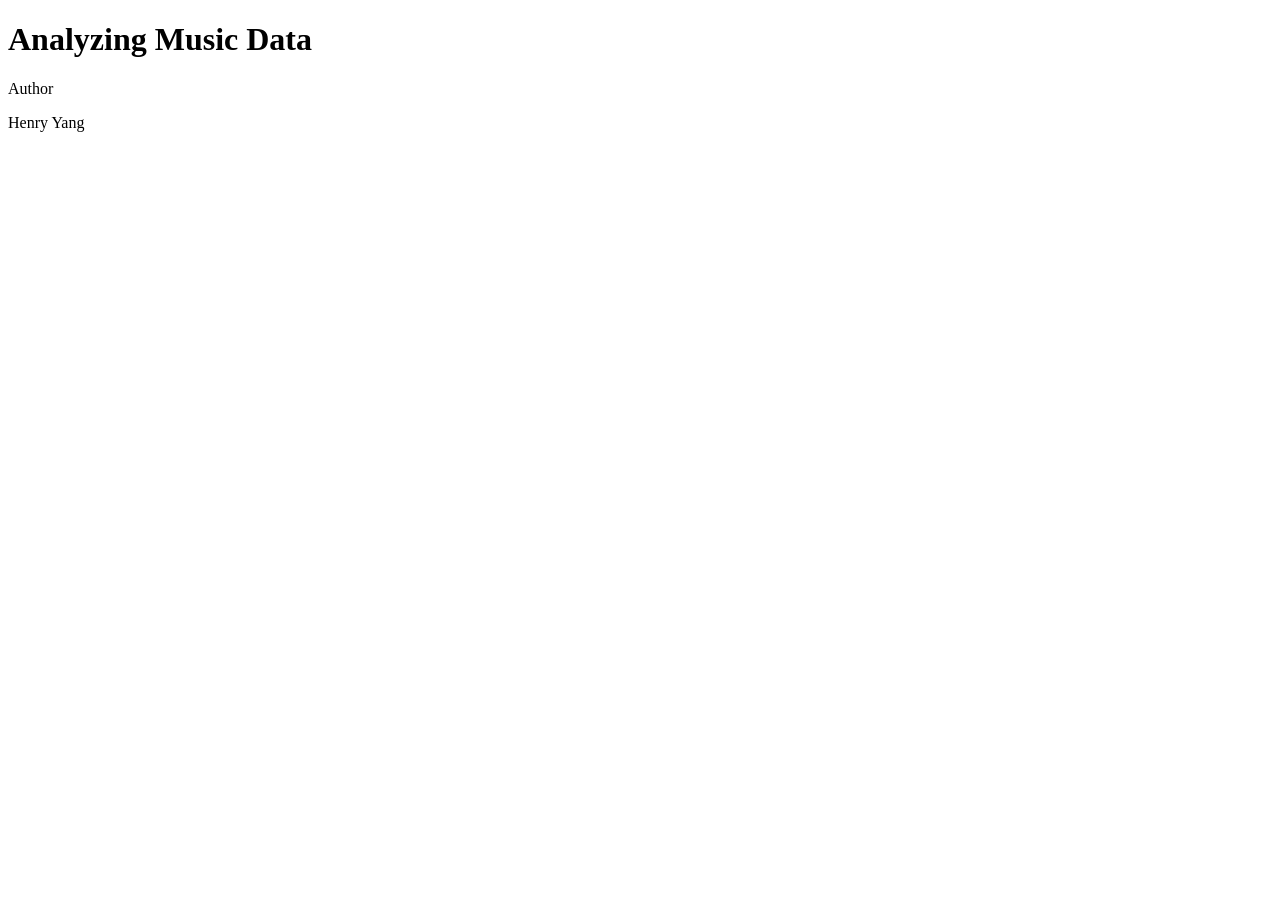
==== analysis.html @ 20df51c4 "initial version" ====
<!DOCTYPE html>
<html xmlns="http://www.w3.org/1999/xhtml" lang="en" xml:lang="en"><head>

<meta charset="utf-8">
<meta name="generator" content="quarto-1.9.38">

<meta name="viewport" content="width=device-width, initial-scale=1.0, user-scalable=yes">

<meta name="author" content="Henry Yang">

<title>Analyzing Music Data</title>
<style>
/* Default styles provided by pandoc.
** See https://pandoc.org/MANUAL.html#variables-for-html for config info.
*/
code{white-space: pre-wrap;}
span.smallcaps{font-variant: small-caps;}
div.columns{display: flex; gap: min(4vw, 1.5em);}
div.column{flex: auto; overflow-x: auto;}
div.hanging-indent{margin-left: 1.5em; text-indent: -1.5em;}
ul.task-list{list-style: none;}
ul.task-list li input[type="checkbox"] {
  width: 0.8em;
  margin: 0 0.8em 0.2em -1em; /* quarto-specific, see https://github.com/quarto-dev/quarto-cli/issues/4556 */ 
  vertical-align: middle;
}
</style>


<script src="analysis_files/libs/clipboard/clipboard.min.js"></script>
<script src="analysis_files/libs/quarto-html/quarto.js" type="module"></script>
<script src="analysis_files/libs/quarto-html/tabsets/tabsets.js" type="module"></script>
<script src="analysis_files/libs/quarto-html/popper.min.js"></script>
<script src="analysis_files/libs/quarto-html/tippy.umd.min.js"></script>
<script src="analysis_files/libs/quarto-html/anchor.min.js"></script>
<link href="analysis_files/libs/quarto-html/tippy.css" rel="stylesheet">
<link href="analysis_files/libs/quarto-html/quarto-syntax-highlighting-15634bcf2e68342d4ad2dfa704d543f6.css" rel="stylesheet" id="quarto-text-highlighting-styles">
<script src="analysis_files/libs/bootstrap/bootstrap.min.js"></script>
<link href="analysis_files/libs/bootstrap/bootstrap-icons.css" rel="stylesheet">
<link href="analysis_files/libs/bootstrap/bootstrap-47a6f90f654540fc165cc8e168d9da10.min.css" rel="stylesheet" append-hash="true" id="quarto-bootstrap" data-mode="light">


</head>

<body class="fullcontent quarto-light">

<div id="quarto-content" class="page-columns page-rows-contents page-layout-article">

<main class="content" id="quarto-document-content">

<header id="title-block-header" class="quarto-title-block default">
<div class="quarto-title">
<h1 class="title">Analyzing Music Data</h1>
</div>



<div class="quarto-title-meta">

    <div>
    <div class="quarto-title-meta-heading">Author</div>
    <div class="quarto-title-meta-contents">
             <p>Henry Yang </p>
          </div>
  </div>
    
  
    
  </div>
  


</header>




</main>
<!-- /main column -->
<script id="quarto-html-after-body" type="application/javascript">
  window.document.addEventListener("DOMContentLoaded", function (event) {
    const icon = "";
    const anchorJS = new window.AnchorJS();
    anchorJS.options = {
      placement: 'right',
      icon: icon
    };
    anchorJS.add('.anchored');
    const isCodeAnnotation = (el) => {
      for (const clz of el.classList) {
        if (clz.startsWith('code-annotation-')) {                     
          return true;
        }
      }
      return false;
    }
    const onCopySuccess = function(e) {
      // button target
      const button = e.trigger;
      // don't keep focus
      button.blur();
      // flash "checked"
      button.classList.add('code-copy-button-checked');
      var currentTitle = button.getAttribute("title");
      button.setAttribute("title", "Copied!");
      let tooltip;
      if (window.bootstrap) {
        button.setAttribute("data-bs-toggle", "tooltip");
        button.setAttribute("data-bs-placement", "left");
        button.setAttribute("data-bs-title", "Copied!");
        tooltip = new bootstrap.Tooltip(button, 
          { trigger: "manual", 
            customClass: "code-copy-button-tooltip",
            offset: [0, -8]});
        tooltip.show();    
      }
      setTimeout(function() {
        if (tooltip) {
          tooltip.hide();
          button.removeAttribute("data-bs-title");
          button.removeAttribute("data-bs-toggle");
          button.removeAttribute("data-bs-placement");
        }
        button.setAttribute("title", currentTitle);
        button.classList.remove('code-copy-button-checked');
      }, 1000);
      // clear code selection
      e.clearSelection();
    }
    const getTextToCopy = function(trigger) {
      const outerScaffold = trigger.parentElement.cloneNode(true);
      const codeEl = outerScaffold.querySelector('code');
      for (const childEl of codeEl.children) {
        if (isCodeAnnotation(childEl)) {
          childEl.remove();
        }
      }
      return codeEl.innerText;
    }
    const clipboard = new window.ClipboardJS('.code-copy-button:not([data-in-quarto-modal])', {
      text: getTextToCopy
    });
    clipboard.on('success', onCopySuccess);
    if (window.document.getElementById('quarto-embedded-source-code-modal')) {
      const clipboardModal = new window.ClipboardJS('.code-copy-button[data-in-quarto-modal]', {
        text: getTextToCopy,
        container: window.document.getElementById('quarto-embedded-source-code-modal')
      });
      clipboardModal.on('success', onCopySuccess);
    }
      var localhostRegex = new RegExp(/^(?:http|https):\/\/localhost\:?[0-9]*\//);
      var mailtoRegex = new RegExp(/^mailto:/);
        var filterRegex = new RegExp('/' + window.location.host + '/');
      var isInternal = (href) => {
          return filterRegex.test(href) || localhostRegex.test(href) || mailtoRegex.test(href);
      }
      // Inspect non-navigation links and adorn them if external
     var links = window.document.querySelectorAll('a[href]:not(.nav-link):not(.navbar-brand):not(.toc-action):not(.sidebar-link):not(.sidebar-item-toggle):not(.pagination-link):not(.no-external):not([aria-hidden]):not(.dropdown-item):not(.quarto-navigation-tool):not(.about-link)');
      for (var i=0; i<links.length; i++) {
        const link = links[i];
        if (!isInternal(link.href)) {
          // undo the damage that might have been done by quarto-nav.js in the case of
          // links that we want to consider external
          if (link.dataset.originalHref !== undefined) {
            link.href = link.dataset.originalHref;
          }
        }
      }
    function tippyHover(el, contentFn, onTriggerFn, onUntriggerFn) {
      const config = {
        allowHTML: true,
        maxWidth: 500,
        delay: 100,
        arrow: false,
        appendTo: function(el) {
            return el.parentElement;
        },
        interactive: true,
        interactiveBorder: 10,
        theme: 'quarto',
        placement: 'bottom-start',
      };
      if (contentFn) {
        config.content = contentFn;
      }
      if (onTriggerFn) {
        config.onTrigger = onTriggerFn;
      }
      if (onUntriggerFn) {
        config.onUntrigger = onUntriggerFn;
      }
      window.tippy(el, config); 
    }
    const noterefs = window.document.querySelectorAll('a[role="doc-noteref"]');
    for (var i=0; i<noterefs.length; i++) {
      const ref = noterefs[i];
      tippyHover(ref, function() {
        // use id or data attribute instead here
        let href = ref.getAttribute('data-footnote-href') || ref.getAttribute('href');
        try { href = new URL(href).hash; } catch {}
        const id = href.replace(/^#\/?/, "");
        const note = window.document.getElementById(id);
        if (note) {
          return note.innerHTML;
        } else {
          return "";
        }
      });
    }
    const xrefs = window.document.querySelectorAll('a.quarto-xref');
    const processXRef = (id, note) => {
      // Strip column container classes
      const stripColumnClz = (el) => {
        el.classList.remove("page-full", "page-columns");
        if (el.children) {
          for (const child of el.children) {
            stripColumnClz(child);
          }
        }
      }
      stripColumnClz(note)
      if (id === null || id.startsWith('sec-')) {
        // Special case sections, only their first couple elements
        const container = document.createElement("div");
        if (note.children && note.children.length > 2) {
          container.appendChild(note.children[0].cloneNode(true));
          for (let i = 1; i < note.children.length; i++) {
            const child = note.children[i];
            if (child.tagName === "P" && child.innerText === "") {
              continue;
            } else {
              container.appendChild(child.cloneNode(true));
              break;
            }
          }
          if (window.Quarto?.typesetMath) {
            window.Quarto.typesetMath(container);
          }
          return container.innerHTML
        } else {
          if (window.Quarto?.typesetMath) {
            window.Quarto.typesetMath(note);
          }
          return note.innerHTML;
        }
      } else {
        // Remove any anchor links if they are present
        const anchorLink = note.querySelector('a.anchorjs-link');
        if (anchorLink) {
          anchorLink.remove();
        }
        if (window.Quarto?.typesetMath) {
          window.Quarto.typesetMath(note);
        }
        if (note.classList.contains("callout")) {
          return note.outerHTML;
        } else {
          return note.innerHTML;
        }
      }
    }
    for (var i=0; i<xrefs.length; i++) {
      const xref = xrefs[i];
      tippyHover(xref, undefined, function(instance) {
        instance.disable();
        let url = xref.getAttribute('href');
        let hash = undefined; 
        if (url.startsWith('#')) {
          hash = url;
        } else {
          try { hash = new URL(url).hash; } catch {}
        }
        if (hash) {
          const id = hash.replace(/^#\/?/, "");
          const note = window.document.getElementById(id);
          if (note !== null) {
            try {
              const html = processXRef(id, note.cloneNode(true));
              instance.setContent(html);
            } finally {
              instance.enable();
              instance.show();
            }
          } else {
            // See if we can fetch this
            fetch(url.split('#')[0])
            .then(res => res.text())
            .then(html => {
              const parser = new DOMParser();
              const htmlDoc = parser.parseFromString(html, "text/html");
              const note = htmlDoc.getElementById(id);
              if (note !== null) {
                const html = processXRef(id, note);
                instance.setContent(html);
              } 
            }).finally(() => {
              instance.enable();
              instance.show();
            });
          }
        } else {
          // See if we can fetch a full url (with no hash to target)
          // This is a special case and we should probably do some content thinning / targeting
          fetch(url)
          .then(res => res.text())
          .then(html => {
            const parser = new DOMParser();
            const htmlDoc = parser.parseFromString(html, "text/html");
            const note = htmlDoc.querySelector('main.content');
            if (note !== null) {
              // This should only happen for chapter cross references
              // (since there is no id in the URL)
              // remove the first header
              if (note.children.length > 0 && note.children[0].tagName === "HEADER") {
                note.children[0].remove();
              }
              const html = processXRef(null, note);
              instance.setContent(html);
            } 
          }).finally(() => {
            instance.enable();
            instance.show();
          });
        }
      }, function(instance) {
      });
    }
        let selectedAnnoteEl;
        const selectorForAnnotation = ( cell, annotation) => {
          let cellAttr = 'data-code-cell="' + cell + '"';
          let lineAttr = 'data-code-annotation="' +  annotation + '"';
          const selector = 'span[' + cellAttr + '][' + lineAttr + ']';
          return selector;
        }
        const selectCodeLines = (annoteEl) => {
          const doc = window.document;
          const targetCell = annoteEl.getAttribute("data-target-cell");
          const targetAnnotation = annoteEl.getAttribute("data-target-annotation");
          const annoteSpan = window.document.querySelector(selectorForAnnotation(targetCell, targetAnnotation));
          const lines = annoteSpan.getAttribute("data-code-lines").split(",");
          const lineIds = lines.map((line) => {
            return targetCell + "-" + line;
          })
          let top = null;
          let height = null;
          let parent = null;
          if (lineIds.length > 0) {
              //compute the position of the single el (top and bottom and make a div)
              const el = window.document.getElementById(lineIds[0]);
              top = el.offsetTop;
              height = el.offsetHeight;
              parent = el.parentElement.parentElement;
            if (lineIds.length > 1) {
              const lastEl = window.document.getElementById(lineIds[lineIds.length - 1]);
              const bottom = lastEl.offsetTop + lastEl.offsetHeight;
              height = bottom - top;
            }
            if (top !== null && height !== null && parent !== null) {
              // cook up a div (if necessary) and position it 
              let div = window.document.getElementById("code-annotation-line-highlight");
              if (div === null) {
                div = window.document.createElement("div");
                div.setAttribute("id", "code-annotation-line-highlight");
                div.style.position = 'absolute';
                parent.appendChild(div);
              }
              div.style.top = top - 2 + "px";
              div.style.height = height + 4 + "px";
              div.style.left = 0;
              let gutterDiv = window.document.getElementById("code-annotation-line-highlight-gutter");
              if (gutterDiv === null) {
                gutterDiv = window.document.createElement("div");
                gutterDiv.setAttribute("id", "code-annotation-line-highlight-gutter");
                gutterDiv.style.position = 'absolute';
                const codeCell = window.document.getElementById(targetCell);
                const gutter = codeCell.querySelector('.code-annotation-gutter');
                gutter.appendChild(gutterDiv);
              }
              gutterDiv.style.top = top - 2 + "px";
              gutterDiv.style.height = height + 4 + "px";
            }
            selectedAnnoteEl = annoteEl;
          }
        };
        const unselectCodeLines = () => {
          const elementsIds = ["code-annotation-line-highlight", "code-annotation-line-highlight-gutter"];
          elementsIds.forEach((elId) => {
            const div = window.document.getElementById(elId);
            if (div) {
              div.remove();
            }
          });
          selectedAnnoteEl = undefined;
        };
          // Handle positioning of the toggle
      window.addEventListener(
        "resize",
        throttle(() => {
          elRect = undefined;
          if (selectedAnnoteEl) {
            selectCodeLines(selectedAnnoteEl);
          }
        }, 10)
      );
      function throttle(fn, ms) {
      let throttle = false;
      let timer;
        return (...args) => {
          if(!throttle) { // first call gets through
              fn.apply(this, args);
              throttle = true;
          } else { // all the others get throttled
              if(timer) clearTimeout(timer); // cancel #2
              timer = setTimeout(() => {
                fn.apply(this, args);
                timer = throttle = false;
              }, ms);
          }
        };
      }
        // Attach click handler to the DT
        const annoteDls = window.document.querySelectorAll('dt[data-target-cell]');
        for (const annoteDlNode of annoteDls) {
          annoteDlNode.addEventListener('click', (event) => {
            const clickedEl = event.target;
            if (clickedEl !== selectedAnnoteEl) {
              unselectCodeLines();
              const activeEl = window.document.querySelector('dt[data-target-cell].code-annotation-active');
              if (activeEl) {
                activeEl.classList.remove('code-annotation-active');
              }
              selectCodeLines(clickedEl);
              clickedEl.classList.add('code-annotation-active');
            } else {
              // Unselect the line
              unselectCodeLines();
              clickedEl.classList.remove('code-annotation-active');
            }
          });
        }
    const findCites = (el) => {
      const parentEl = el.parentElement;
      if (parentEl) {
        const cites = parentEl.dataset.cites;
        if (cites) {
          return {
            el,
            cites: cites.split(' ')
          };
        } else {
          return findCites(el.parentElement)
        }
      } else {
        return undefined;
      }
    };
    var bibliorefs = window.document.querySelectorAll('a[role="doc-biblioref"]');
    for (var i=0; i<bibliorefs.length; i++) {
      const ref = bibliorefs[i];
      const citeInfo = findCites(ref);
      if (citeInfo) {
        tippyHover(citeInfo.el, function() {
          var popup = window.document.createElement('div');
          citeInfo.cites.forEach(function(cite) {
            var citeDiv = window.document.createElement('div');
            citeDiv.classList.add('hanging-indent');
            citeDiv.classList.add('csl-entry');
            var biblioDiv = window.document.getElementById('ref-' + cite);
            if (biblioDiv) {
              citeDiv.innerHTML = biblioDiv.innerHTML;
            }
            popup.appendChild(citeDiv);
          });
          return popup.innerHTML;
        });
      }
    }
  });
  </script>
</div> <!-- /content -->




</body></html>
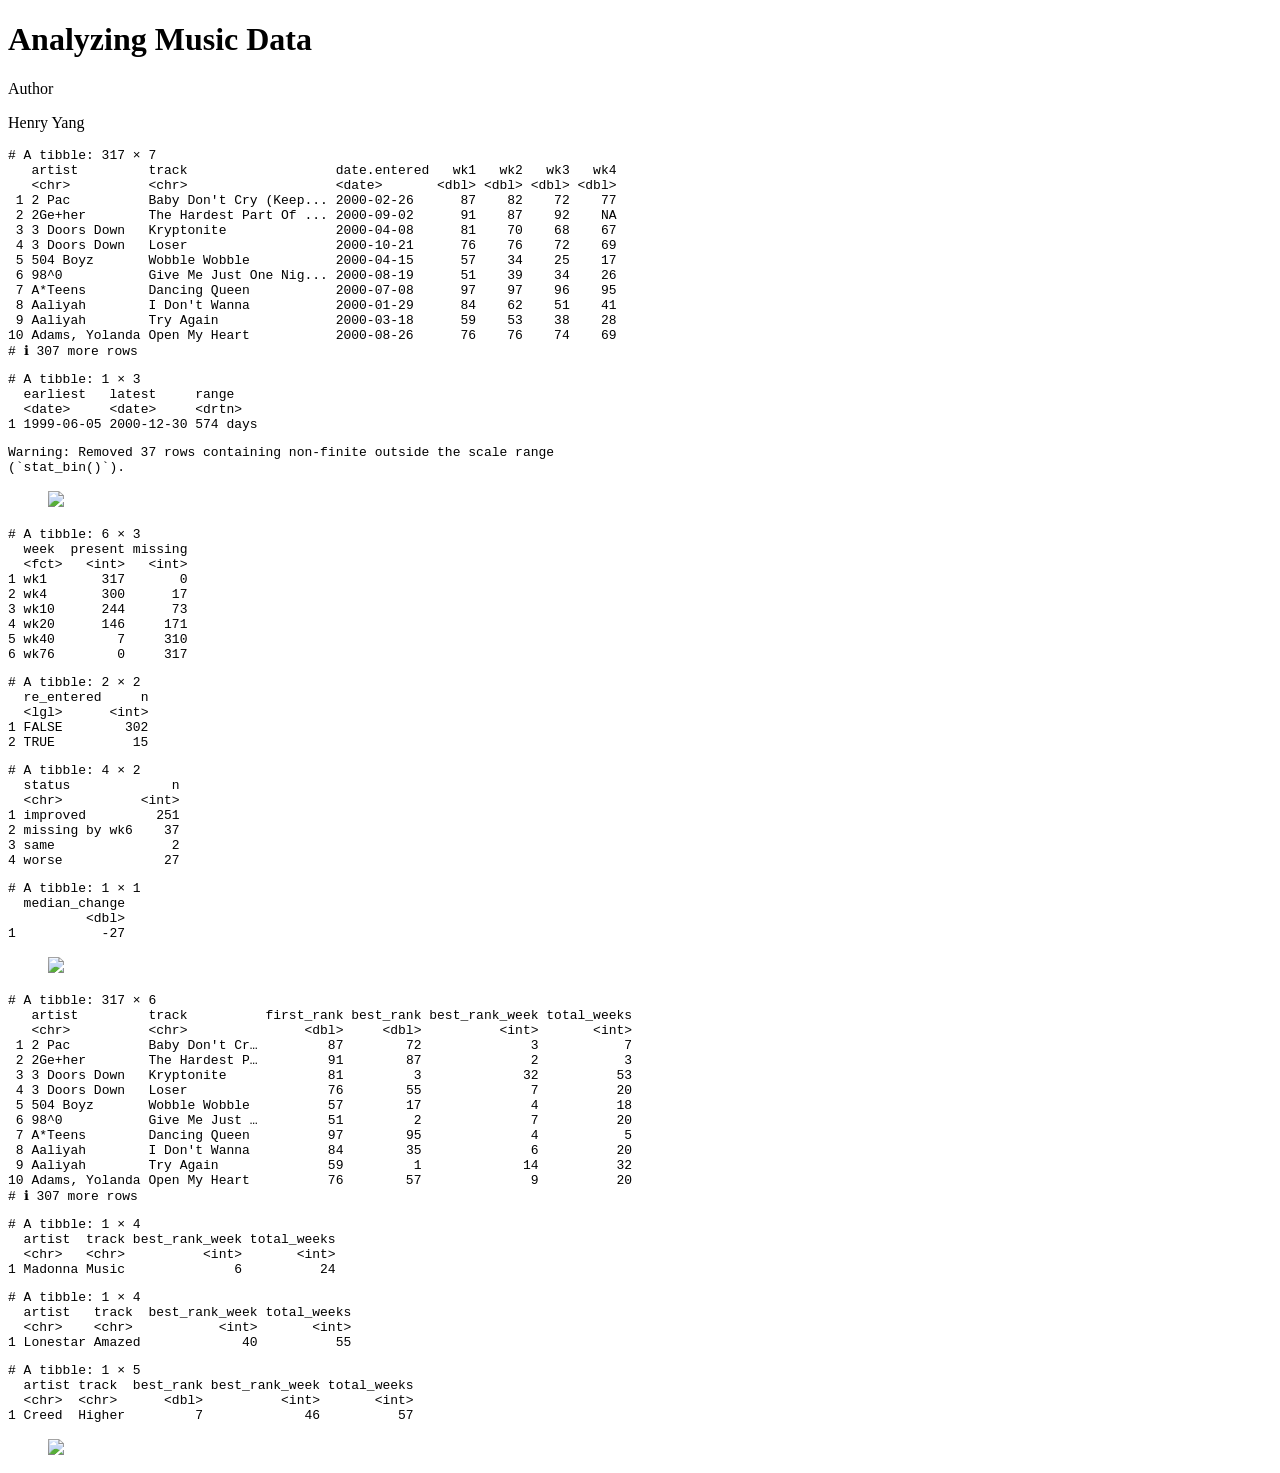
==== commit 38de2ba7: "Add Billboard chart analysis" ====
--- a/analysis.html
+++ b/analysis.html
@@ -73,7 +73,138 @@
 </header>
 
 
-
+<div class="cell">
+<div class="cell-output cell-output-stdout">
+<pre><code># A tibble: 317 × 7
+   artist         track                   date.entered   wk1   wk2   wk3   wk4
+   &lt;chr&gt;          &lt;chr&gt;                   &lt;date&gt;       &lt;dbl&gt; &lt;dbl&gt; &lt;dbl&gt; &lt;dbl&gt;
+ 1 2 Pac          Baby Don't Cry (Keep... 2000-02-26      87    82    72    77
+ 2 2Ge+her        The Hardest Part Of ... 2000-09-02      91    87    92    NA
+ 3 3 Doors Down   Kryptonite              2000-04-08      81    70    68    67
+ 4 3 Doors Down   Loser                   2000-10-21      76    76    72    69
+ 5 504 Boyz       Wobble Wobble           2000-04-15      57    34    25    17
+ 6 98^0           Give Me Just One Nig... 2000-08-19      51    39    34    26
+ 7 A*Teens        Dancing Queen           2000-07-08      97    97    96    95
+ 8 Aaliyah        I Don't Wanna           2000-01-29      84    62    51    41
+ 9 Aaliyah        Try Again               2000-03-18      59    53    38    28
+10 Adams, Yolanda Open My Heart           2000-08-26      76    76    74    69
+# ℹ 307 more rows</code></pre>
+</div>
+</div>
+<div class="cell">
+<div class="cell-output cell-output-stdout">
+<pre><code># A tibble: 1 × 3
+  earliest   latest     range   
+  &lt;date&gt;     &lt;date&gt;     &lt;drtn&gt;  
+1 1999-06-05 2000-12-30 574 days</code></pre>
+</div>
+</div>
+<div class="cell">
+<div class="cell-output cell-output-stderr">
+<pre><code>Warning: Removed 37 rows containing non-finite outside the scale range
+(`stat_bin()`).</code></pre>
+</div>
+<div class="cell-output-display">
+<div>
+<figure class="figure">
+<p><img src="analysis_files/figure-html/unnamed-chunk-4-1.png" class="img-fluid figure-img" width="672"></p>
+</figure>
+</div>
+</div>
+</div>
+<div class="cell">
+<div class="cell-output cell-output-stdout">
+<pre><code># A tibble: 6 × 3
+  week  present missing
+  &lt;fct&gt;   &lt;int&gt;   &lt;int&gt;
+1 wk1       317       0
+2 wk4       300      17
+3 wk10      244      73
+4 wk20      146     171
+5 wk40        7     310
+6 wk76        0     317</code></pre>
+</div>
+</div>
+<div class="cell">
+<div class="cell-output cell-output-stdout">
+<pre><code># A tibble: 2 × 2
+  re_entered     n
+  &lt;lgl&gt;      &lt;int&gt;
+1 FALSE        302
+2 TRUE          15</code></pre>
+</div>
+</div>
+<div class="cell">
+<div class="cell-output cell-output-stdout">
+<pre><code># A tibble: 4 × 2
+  status             n
+  &lt;chr&gt;          &lt;int&gt;
+1 improved         251
+2 missing by wk6    37
+3 same               2
+4 worse             27</code></pre>
+</div>
+<div class="cell-output cell-output-stdout">
+<pre><code># A tibble: 1 × 1
+  median_change
+          &lt;dbl&gt;
+1           -27</code></pre>
+</div>
+</div>
+<div class="cell">
+<div class="cell-output-display">
+<div>
+<figure class="figure">
+<p><img src="analysis_files/figure-html/unnamed-chunk-8-1.png" class="img-fluid figure-img" width="672"></p>
+</figure>
+</div>
+</div>
+</div>
+<div class="cell">
+<div class="cell-output cell-output-stdout">
+<pre><code># A tibble: 317 × 6
+   artist         track          first_rank best_rank best_rank_week total_weeks
+   &lt;chr&gt;          &lt;chr&gt;               &lt;dbl&gt;     &lt;dbl&gt;          &lt;int&gt;       &lt;int&gt;
+ 1 2 Pac          Baby Don't Cr…         87        72              3           7
+ 2 2Ge+her        The Hardest P…         91        87              2           3
+ 3 3 Doors Down   Kryptonite             81         3             32          53
+ 4 3 Doors Down   Loser                  76        55              7          20
+ 5 504 Boyz       Wobble Wobble          57        17              4          18
+ 6 98^0           Give Me Just …         51         2              7          20
+ 7 A*Teens        Dancing Queen          97        95              4           5
+ 8 Aaliyah        I Don't Wanna          84        35              6          20
+ 9 Aaliyah        Try Again              59         1             14          32
+10 Adams, Yolanda Open My Heart          76        57              9          20
+# ℹ 307 more rows</code></pre>
+</div>
+<div class="cell-output cell-output-stdout">
+<pre><code># A tibble: 1 × 4
+  artist  track best_rank_week total_weeks
+  &lt;chr&gt;   &lt;chr&gt;          &lt;int&gt;       &lt;int&gt;
+1 Madonna Music              6          24</code></pre>
+</div>
+<div class="cell-output cell-output-stdout">
+<pre><code># A tibble: 1 × 4
+  artist   track  best_rank_week total_weeks
+  &lt;chr&gt;    &lt;chr&gt;           &lt;int&gt;       &lt;int&gt;
+1 Lonestar Amazed             40          55</code></pre>
+</div>
+<div class="cell-output cell-output-stdout">
+<pre><code># A tibble: 1 × 5
+  artist track  best_rank best_rank_week total_weeks
+  &lt;chr&gt;  &lt;chr&gt;      &lt;dbl&gt;          &lt;int&gt;       &lt;int&gt;
+1 Creed  Higher         7             46          57</code></pre>
+</div>
+</div>
+<div class="cell">
+<div class="cell-output-display">
+<div>
+<figure class="figure">
+<p><img src="analysis_files/figure-html/unnamed-chunk-10-1.png" class="img-fluid figure-img" width="672"></p>
+</figure>
+</div>
+</div>
+</div>
 
 </main>
 <!-- /main column -->
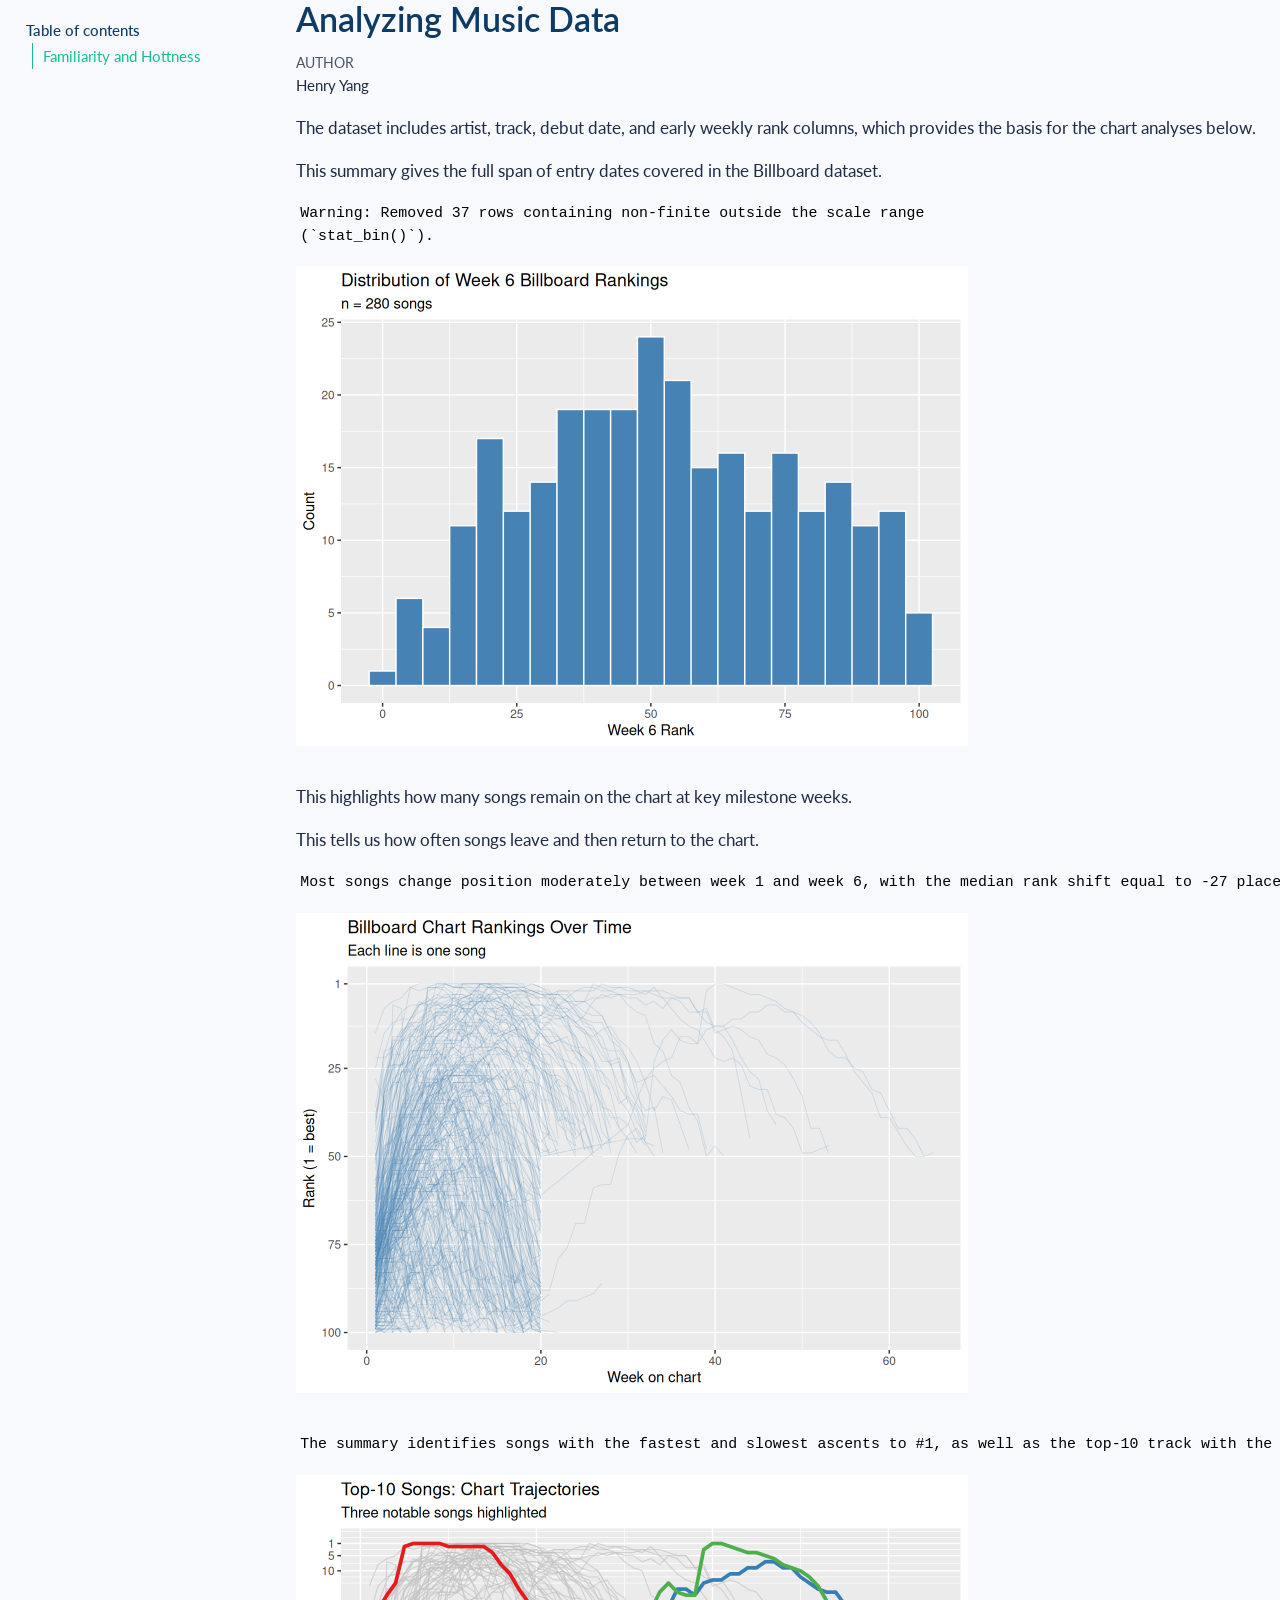
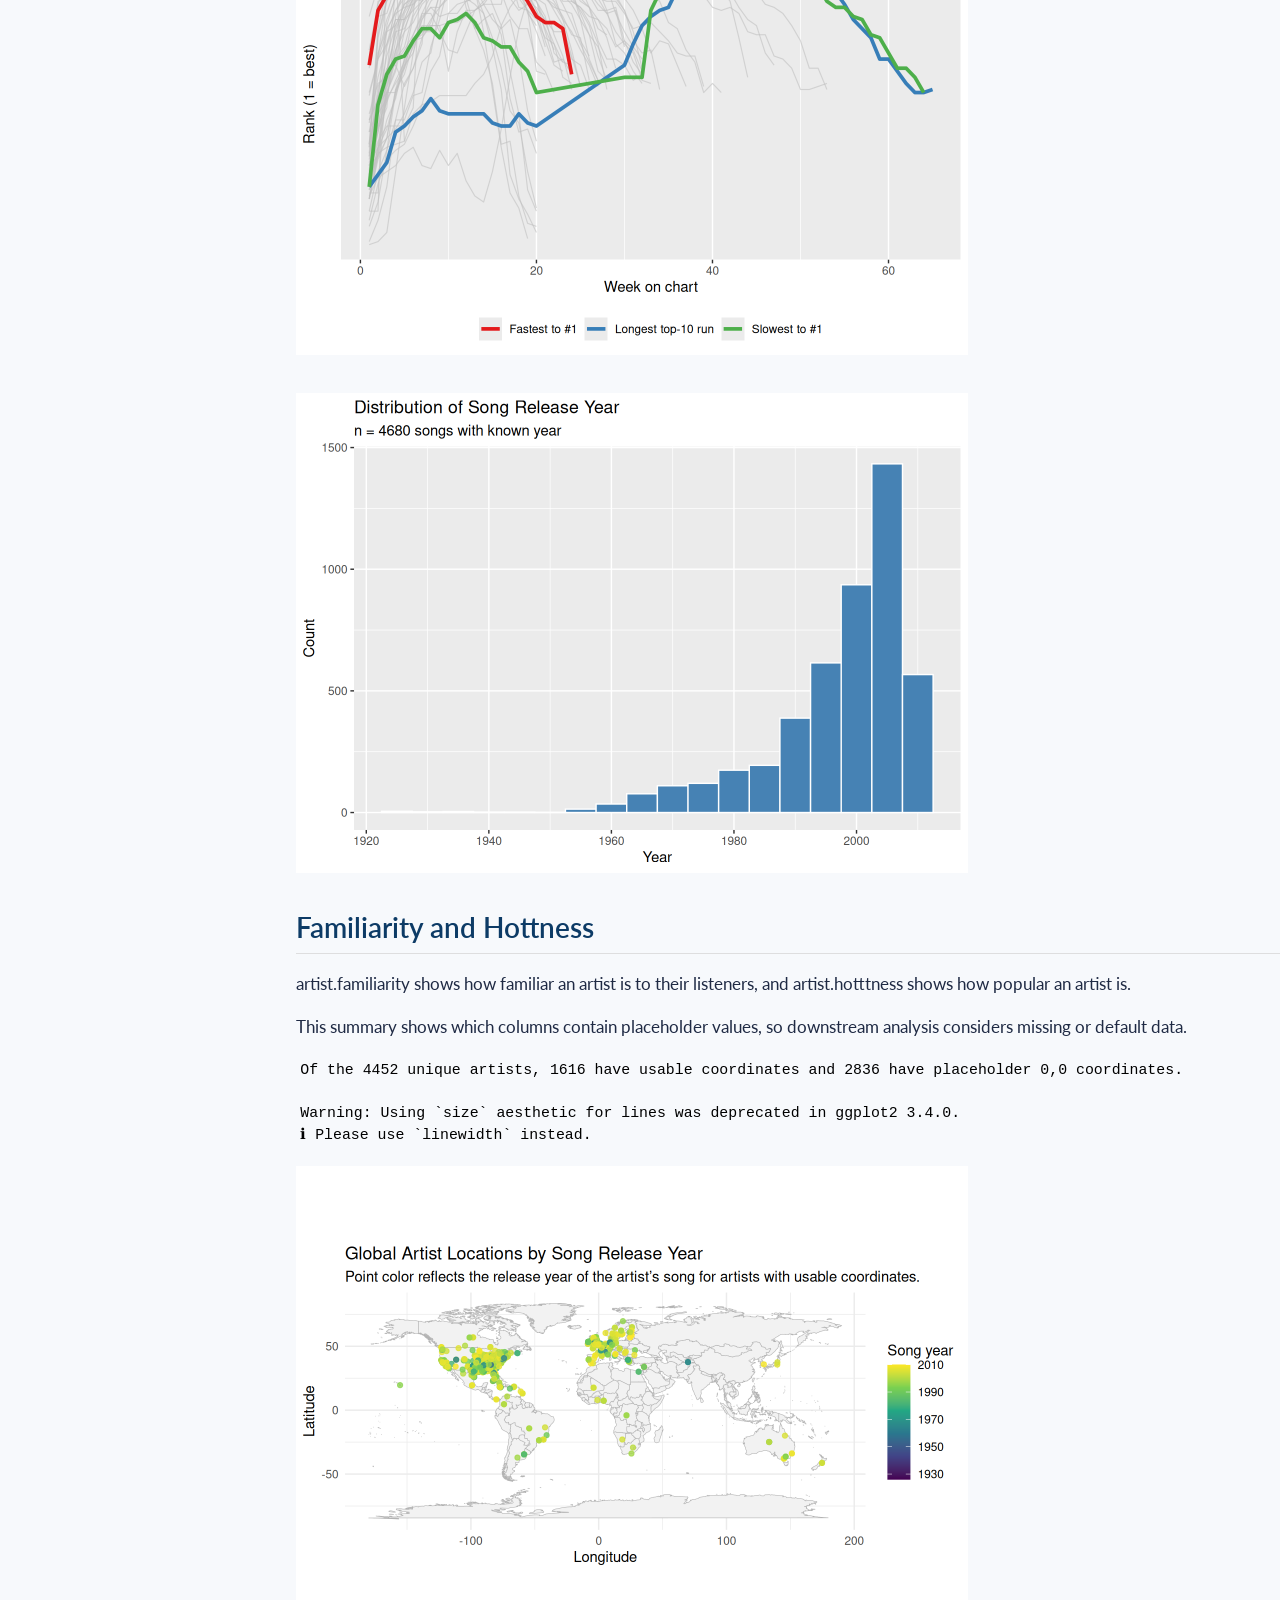
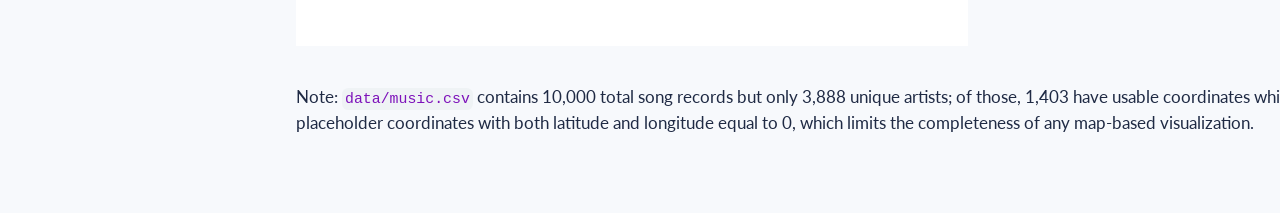
==== commit e6bc0eca: "Built site for gh-pages" ====
--- a/analysis.html
+++ b/analysis.html
@@ -37,16 +37,27 @@
 <link href="analysis_files/libs/quarto-html/quarto-syntax-highlighting-15634bcf2e68342d4ad2dfa704d543f6.css" rel="stylesheet" id="quarto-text-highlighting-styles">
 <script src="analysis_files/libs/bootstrap/bootstrap.min.js"></script>
 <link href="analysis_files/libs/bootstrap/bootstrap-icons.css" rel="stylesheet">
-<link href="analysis_files/libs/bootstrap/bootstrap-47a6f90f654540fc165cc8e168d9da10.min.css" rel="stylesheet" append-hash="true" id="quarto-bootstrap" data-mode="light">
-
-
+<link href="analysis_files/libs/bootstrap/bootstrap-9c3e45145c45a6fae6bdb3b4b76da85f.min.css" rel="stylesheet" append-hash="true" id="quarto-bootstrap" data-mode="light">
+
+
+<link rel="stylesheet" href="styles.css">
 </head>
 
-<body class="fullcontent quarto-light">
-
-<div id="quarto-content" class="page-columns page-rows-contents page-layout-article">
-
-<main class="content" id="quarto-document-content">
+<body class="quarto-light">
+
+<div id="quarto-content" class="page-columns page-rows-contents page-layout-full toc-left">
+<div id="quarto-sidebar-toc-left" class="sidebar toc-left">
+  <nav id="TOC" role="doc-toc" class="toc-active">
+    <h2 id="toc-title">Table of contents</h2>
+   
+  <ul class="collapse">
+  <li><a href="#familiarity-and-hottness" id="toc-familiarity-and-hottness" class="nav-link active" data-scroll-target="#familiarity-and-hottness">Familiarity and Hottness</a></li>
+  </ul>
+</nav>
+</div>
+<div id="quarto-margin-sidebar" class="sidebar margin-sidebar zindex-bottom">
+</div>
+<main class="content column-page-right" id="quarto-document-content">
 
 <header id="title-block-header" class="quarto-title-block default">
 <div class="quarto-title">
@@ -55,7 +66,7 @@
 
 
 
-<div class="quarto-title-meta">
+<div class="quarto-title-meta column-page-right">
 
     <div>
     <div class="quarto-title-meta-heading">Author</div>
@@ -73,32 +84,8 @@
 </header>
 
 
-<div class="cell">
-<div class="cell-output cell-output-stdout">
-<pre><code># A tibble: 317 × 7
-   artist         track                   date.entered   wk1   wk2   wk3   wk4
-   &lt;chr&gt;          &lt;chr&gt;                   &lt;date&gt;       &lt;dbl&gt; &lt;dbl&gt; &lt;dbl&gt; &lt;dbl&gt;
- 1 2 Pac          Baby Don't Cry (Keep... 2000-02-26      87    82    72    77
- 2 2Ge+her        The Hardest Part Of ... 2000-09-02      91    87    92    NA
- 3 3 Doors Down   Kryptonite              2000-04-08      81    70    68    67
- 4 3 Doors Down   Loser                   2000-10-21      76    76    72    69
- 5 504 Boyz       Wobble Wobble           2000-04-15      57    34    25    17
- 6 98^0           Give Me Just One Nig... 2000-08-19      51    39    34    26
- 7 A*Teens        Dancing Queen           2000-07-08      97    97    96    95
- 8 Aaliyah        I Don't Wanna           2000-01-29      84    62    51    41
- 9 Aaliyah        Try Again               2000-03-18      59    53    38    28
-10 Adams, Yolanda Open My Heart           2000-08-26      76    76    74    69
-# ℹ 307 more rows</code></pre>
-</div>
-</div>
-<div class="cell">
-<div class="cell-output cell-output-stdout">
-<pre><code># A tibble: 1 × 3
-  earliest   latest     range   
-  &lt;date&gt;     &lt;date&gt;     &lt;drtn&gt;  
-1 1999-06-05 2000-12-30 574 days</code></pre>
-</div>
-</div>
+<p>The dataset includes artist, track, debut date, and early weekly rank columns, which provides the basis for the chart analyses below.</p>
+<p>This summary gives the full span of entry dates covered in the Billboard dataset.</p>
 <div class="cell">
 <div class="cell-output cell-output-stderr">
 <pre><code>Warning: Removed 37 rows containing non-finite outside the scale range
@@ -112,43 +99,11 @@
 </div>
 </div>
 </div>
+<p>This highlights how many songs remain on the chart at key milestone weeks.</p>
+<p>This tells us how often songs leave and then return to the chart.</p>
 <div class="cell">
 <div class="cell-output cell-output-stdout">
-<pre><code># A tibble: 6 × 3
-  week  present missing
-  &lt;fct&gt;   &lt;int&gt;   &lt;int&gt;
-1 wk1       317       0
-2 wk4       300      17
-3 wk10      244      73
-4 wk20      146     171
-5 wk40        7     310
-6 wk76        0     317</code></pre>
-</div>
-</div>
-<div class="cell">
-<div class="cell-output cell-output-stdout">
-<pre><code># A tibble: 2 × 2
-  re_entered     n
-  &lt;lgl&gt;      &lt;int&gt;
-1 FALSE        302
-2 TRUE          15</code></pre>
-</div>
-</div>
-<div class="cell">
-<div class="cell-output cell-output-stdout">
-<pre><code># A tibble: 4 × 2
-  status             n
-  &lt;chr&gt;          &lt;int&gt;
-1 improved         251
-2 missing by wk6    37
-3 same               2
-4 worse             27</code></pre>
-</div>
-<div class="cell-output cell-output-stdout">
-<pre><code># A tibble: 1 × 1
-  median_change
-          &lt;dbl&gt;
-1           -27</code></pre>
+<pre><code>Most songs change position moderately between week 1 and week 6, with the median rank shift equal to -27 places.</code></pre>
 </div>
 </div>
 <div class="cell">
@@ -162,38 +117,7 @@
 </div>
 <div class="cell">
 <div class="cell-output cell-output-stdout">
-<pre><code># A tibble: 317 × 6
-   artist         track          first_rank best_rank best_rank_week total_weeks
-   &lt;chr&gt;          &lt;chr&gt;               &lt;dbl&gt;     &lt;dbl&gt;          &lt;int&gt;       &lt;int&gt;
- 1 2 Pac          Baby Don't Cr…         87        72              3           7
- 2 2Ge+her        The Hardest P…         91        87              2           3
- 3 3 Doors Down   Kryptonite             81         3             32          53
- 4 3 Doors Down   Loser                  76        55              7          20
- 5 504 Boyz       Wobble Wobble          57        17              4          18
- 6 98^0           Give Me Just …         51         2              7          20
- 7 A*Teens        Dancing Queen          97        95              4           5
- 8 Aaliyah        I Don't Wanna          84        35              6          20
- 9 Aaliyah        Try Again              59         1             14          32
-10 Adams, Yolanda Open My Heart          76        57              9          20
-# ℹ 307 more rows</code></pre>
-</div>
-<div class="cell-output cell-output-stdout">
-<pre><code># A tibble: 1 × 4
-  artist  track best_rank_week total_weeks
-  &lt;chr&gt;   &lt;chr&gt;          &lt;int&gt;       &lt;int&gt;
-1 Madonna Music              6          24</code></pre>
-</div>
-<div class="cell-output cell-output-stdout">
-<pre><code># A tibble: 1 × 4
-  artist   track  best_rank_week total_weeks
-  &lt;chr&gt;    &lt;chr&gt;           &lt;int&gt;       &lt;int&gt;
-1 Lonestar Amazed             40          55</code></pre>
-</div>
-<div class="cell-output cell-output-stdout">
-<pre><code># A tibble: 1 × 5
-  artist track  best_rank best_rank_week total_weeks
-  &lt;chr&gt;  &lt;chr&gt;      &lt;dbl&gt;          &lt;int&gt;       &lt;int&gt;
-1 Creed  Higher         7             46          57</code></pre>
+<pre><code>The summary identifies songs with the fastest and slowest ascents to #1, as well as the top-10 track with the longest chart run.</code></pre>
 </div>
 </div>
 <div class="cell">
@@ -205,6 +129,39 @@
 </div>
 </div>
 </div>
+<div class="cell">
+<div class="cell-output-display">
+<div>
+<figure class="figure">
+<p><img src="analysis_files/figure-html/unnamed-chunk-11-1.png" class="img-fluid figure-img" width="672"></p>
+</figure>
+</div>
+</div>
+</div>
+<section id="familiarity-and-hottness" class="level2">
+<h2 class="anchored" data-anchor-id="familiarity-and-hottness">Familiarity and Hottness</h2>
+<p>artist.familiarity shows how familiar an artist is to their listeners, and artist.hotttness shows how popular an artist is.</p>
+<p>This summary shows which columns contain placeholder values, so downstream analysis considers missing or default data.</p>
+<div class="cell">
+<div class="cell-output cell-output-stdout">
+<pre><code>Of the 4452 unique artists, 1616 have usable coordinates and 2836 have placeholder 0,0 coordinates.</code></pre>
+</div>
+</div>
+<div class="cell">
+<div class="cell-output cell-output-stderr">
+<pre><code>Warning: Using `size` aesthetic for lines was deprecated in ggplot2 3.4.0.
+ℹ Please use `linewidth` instead.</code></pre>
+</div>
+<div class="cell-output-display">
+<div>
+<figure class="figure">
+<p><img src="analysis_files/figure-html/unnamed-chunk-14-1.png" class="img-fluid figure-img" width="672"></p>
+</figure>
+</div>
+</div>
+</div>
+<p>Note: <code>data/music.csv</code> contains 10,000 total song records but only 3,888 unique artists; of those, 1,403 have usable coordinates while 2,485 have placeholder coordinates with both latitude and longitude equal to 0, which limits the completeness of any map-based visualization.</p>
+</section>
 
 </main>
 <!-- /main column -->
--- a/analysis_files/libs/quarto-html/tippy.css
+++ b/analysis_files/libs/quarto-html/tippy.css
@@ -0,0 +1 @@
+.tippy-box[data-animation=fade][data-state=hidden]{opacity:0}[data-tippy-root]{max-width:calc(100vw - 10px)}.tippy-box{position:relative;background-color:#333;color:#fff;border-radius:4px;font-size:14px;line-height:1.4;white-space:normal;outline:0;transition-property:transform,visibility,opacity}.tippy-box[data-placement^=top]>.tippy-arrow{bottom:0}.tippy-box[data-placement^=top]>.tippy-arrow:before{bottom:-7px;left:0;border-width:8px 8px 0;border-top-color:initial;transform-origin:center top}.tippy-box[data-placement^=bottom]>.tippy-arrow{top:0}.tippy-box[data-placement^=bottom]>.tippy-arrow:before{top:-7px;left:0;border-width:0 8px 8px;border-bottom-color:initial;transform-origin:center bottom}.tippy-box[data-placement^=left]>.tippy-arrow{right:0}.tippy-box[data-placement^=left]>.tippy-arrow:before{border-width:8px 0 8px 8px;border-left-color:initial;right:-7px;transform-origin:center left}.tippy-box[data-placement^=right]>.tippy-arrow{left:0}.tippy-box[data-placement^=right]>.tippy-arrow:before{left:-7px;border-width:8px 8px 8px 0;border-right-color:initial;transform-origin:center right}.tippy-box[data-inertia][data-state=visible]{transition-timing-function:cubic-bezier(.54,1.5,.38,1.11)}.tippy-arrow{width:16px;height:16px;color:#333}.tippy-arrow:before{content:"";position:absolute;border-color:transparent;border-style:solid}.tippy-content{position:relative;padding:5px 9px;z-index:1}
--- a/analysis_files/libs/quarto-html/quarto-syntax-highlighting-15634bcf2e68342d4ad2dfa704d543f6.css
+++ b/analysis_files/libs/quarto-html/quarto-syntax-highlighting-15634bcf2e68342d4ad2dfa704d543f6.css
@@ -0,0 +1,236 @@
+/* quarto syntax highlight colors */
+:root {
+  --quarto-hl-ot-color: #003B4F;
+  --quarto-hl-at-color: #657422;
+  --quarto-hl-ss-color: #20794D;
+  --quarto-hl-an-color: #5E5E5E;
+  --quarto-hl-fu-color: #4758AB;
+  --quarto-hl-st-color: #20794D;
+  --quarto-hl-cf-color: #003B4F;
+  --quarto-hl-op-color: #5E5E5E;
+  --quarto-hl-er-color: #AD0000;
+  --quarto-hl-bn-color: #AD0000;
+  --quarto-hl-al-color: #AD0000;
+  --quarto-hl-va-color: #111111;
+  --quarto-hl-bu-color: inherit;
+  --quarto-hl-ex-color: inherit;
+  --quarto-hl-pp-color: #AD0000;
+  --quarto-hl-in-color: #5E5E5E;
+  --quarto-hl-vs-color: #20794D;
+  --quarto-hl-wa-color: #5E5E5E;
+  --quarto-hl-do-color: #5E5E5E;
+  --quarto-hl-im-color: #00769E;
+  --quarto-hl-ch-color: #20794D;
+  --quarto-hl-dt-color: #AD0000;
+  --quarto-hl-fl-color: #AD0000;
+  --quarto-hl-co-color: #5E5E5E;
+  --quarto-hl-cv-color: #5E5E5E;
+  --quarto-hl-cn-color: #8f5902;
+  --quarto-hl-sc-color: #5E5E5E;
+  --quarto-hl-dv-color: #AD0000;
+  --quarto-hl-kw-color: #003B4F;
+}
+
+/* other quarto variables */
+:root {
+  --quarto-font-monospace: SFMono-Regular, Menlo, Monaco, Consolas, "Liberation Mono", "Courier New", monospace;
+}
+
+/* syntax highlight based on Pandoc's rules */
+pre > code.sourceCode > span {
+  color: #003B4F;
+}
+
+code.sourceCode > span {
+  color: #003B4F;
+}
+
+div.sourceCode,
+div.sourceCode pre.sourceCode {
+  color: #003B4F;
+}
+
+/* Normal */
+code span {
+  color: #003B4F;
+}
+
+/* Alert */
+code span.al {
+  color: #AD0000;
+  font-style: inherit;
+}
+
+/* Annotation */
+code span.an {
+  color: #5E5E5E;
+  font-style: inherit;
+}
+
+/* Attribute */
+code span.at {
+  color: #657422;
+  font-style: inherit;
+}
+
+/* BaseN */
+code span.bn {
+  color: #AD0000;
+  font-style: inherit;
+}
+
+/* BuiltIn */
+code span.bu {
+  font-style: inherit;
+}
+
+/* ControlFlow */
+code span.cf {
+  color: #003B4F;
+  font-weight: bold;
+  font-style: inherit;
+}
+
+/* Char */
+code span.ch {
+  color: #20794D;
+  font-style: inherit;
+}
+
+/* Constant */
+code span.cn {
+  color: #8f5902;
+  font-style: inherit;
+}
+
+/* Comment */
+code span.co {
+  color: #5E5E5E;
+  font-style: inherit;
+}
+
+/* CommentVar */
+code span.cv {
+  color: #5E5E5E;
+  font-style: italic;
+}
+
+/* Documentation */
+code span.do {
+  color: #5E5E5E;
+  font-style: italic;
+}
+
+/* DataType */
+code span.dt {
+  color: #AD0000;
+  font-style: inherit;
+}
+
+/* DecVal */
+code span.dv {
+  color: #AD0000;
+  font-style: inherit;
+}
+
+/* Error */
+code span.er {
+  color: #AD0000;
+  font-style: inherit;
+}
+
+/* Extension */
+code span.ex {
+  font-style: inherit;
+}
+
+/* Float */
+code span.fl {
+  color: #AD0000;
+  font-style: inherit;
+}
+
+/* Function */
+code span.fu {
+  color: #4758AB;
+  font-style: inherit;
+}
+
+/* Import */
+code span.im {
+  color: #00769E;
+  font-style: inherit;
+}
+
+/* Information */
+code span.in {
+  color: #5E5E5E;
+  font-style: inherit;
+}
+
+/* Keyword */
+code span.kw {
+  color: #003B4F;
+  font-weight: bold;
+  font-style: inherit;
+}
+
+/* Operator */
+code span.op {
+  color: #5E5E5E;
+  font-style: inherit;
+}
+
+/* Other */
+code span.ot {
+  color: #003B4F;
+  font-style: inherit;
+}
+
+/* Preprocessor */
+code span.pp {
+  color: #AD0000;
+  font-style: inherit;
+}
+
+/* SpecialChar */
+code span.sc {
+  color: #5E5E5E;
+  font-style: inherit;
+}
+
+/* SpecialString */
+code span.ss {
+  color: #20794D;
+  font-style: inherit;
+}
+
+/* String */
+code span.st {
+  color: #20794D;
+  font-style: inherit;
+}
+
+/* Variable */
+code span.va {
+  color: #111111;
+  font-style: inherit;
+}
+
+/* VerbatimString */
+code span.vs {
+  color: #20794D;
+  font-style: inherit;
+}
+
+/* Warning */
+code span.wa {
+  color: #5E5E5E;
+  font-style: italic;
+}
+
+.prevent-inlining {
+  content: "</";
+}
+
+/*# sourceMappingURL=f23921c56f73e400b49028c9186a1aa0.css.map */
--- a/styles.css
+++ b/styles.css
@@ -0,0 +1,49 @@
+body {
+  background-color: #f7f9fc;
+  color: #1f2a44;
+}
+
+main {
+  max-width: 1100px;
+  margin: 0 auto;
+}
+
+h1, h2, h3, h4 {
+  color: #0d3b66;
+}
+
+blockquote {
+  border-left: 4px solid #0d3b66;
+  background: #e9f1fb;
+  padding: 1rem 1.25rem;
+  color: #1f2a44;
+}
+
+pre, code, tt {
+  font-family: SFMono-Regular, Menlo, Monaco, Consolas, "Liberation Mono", "Courier New", monospace;
+}
+
+figure {
+  margin-bottom: 1.75rem;
+}
+
+figure .caption {
+  font-size: 0.95rem;
+  color: #4f5d73;
+}
+
+table th {
+  background: #0d3b66;
+  color: #fff;
+}
+
+table td, table th {
+  border: 1px solid #d9dfe9;
+  padding: 0.65rem;
+}
+
+@media (max-width: 900px) {
+  main {
+    padding: 0 1rem;
+  }
+}
